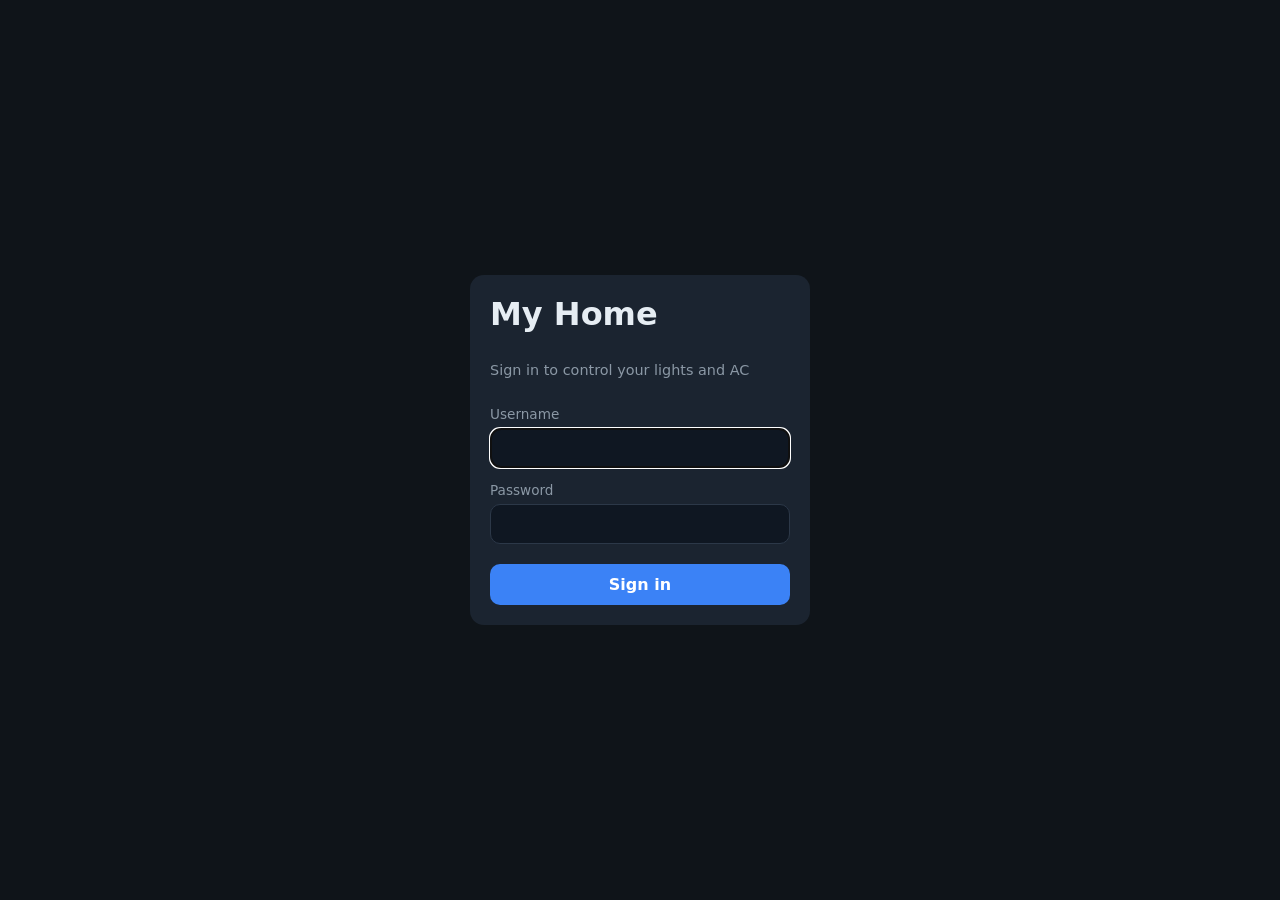
==== my_home/static/index.html @ 7b930a87 "My Home - per-user Home Assistant dashboard add-on A Flask app packaged as a Home Assistant add-on: " ====
<!doctype html>
<html lang="en">
  <head>
    <meta charset="UTF-8" />
    <meta name="viewport" content="width=device-width, initial-scale=1.0, viewport-fit=cover" />
    <title>My Home</title>
    <!-- Relative href so styles resolve under any path prefix (Ingress). -->
    <link rel="stylesheet" href="./styles.css" />

    <!-- PWA: installable, full-screen, native-feeling on phones. -->
    <link rel="manifest" href="./manifest.webmanifest" />
    <meta name="theme-color" content="#0f1419" />
    <meta name="mobile-web-app-capable" content="yes" />
    <meta name="apple-mobile-web-app-capable" content="yes" />
    <meta name="apple-mobile-web-app-status-bar-style" content="black-translucent" />
    <meta name="apple-mobile-web-app-title" content="My Home" />
    <link rel="apple-touch-icon" href="./icons/apple-touch-icon.png" />
    <link rel="icon" href="./icons/icon-192.png" />

    <!-- React + Babel vendored locally (no npm, no build step, no CDN/internet
         needed at runtime). Babel transforms app.jsx in the browser. -->
    <script src="./vendor/react.production.min.js"></script>
    <script src="./vendor/react-dom.production.min.js"></script>
    <script src="./vendor/babel.min.js"></script>
  </head>
  <body>
    <div id="root"></div>
    <script type="text/babel" src="./app.jsx" data-presets="react"></script>
  </body>
</html>
---- my_home/static/styles.css ----
:root {
  --bg: #0f1419;
  --card: #1b2430;
  --card-active: #1f3a5f;
  --text: #e6edf3;
  --muted: #8b98a5;
  --accent: #3b82f6;
  --accent-2: #22c55e;
  --error: #f87171;
  --radius: 14px;
}

* {
  box-sizing: border-box;
}

body {
  margin: 0;
  font-family: system-ui, -apple-system, Segoe UI, Roboto, sans-serif;
  background: var(--bg);
  color: var(--text);
}

.muted {
  color: var(--muted);
  font-size: 0.9rem;
}

.error {
  color: var(--error);
  font-size: 0.9rem;
}

.error.banner {
  background: rgba(248, 113, 113, 0.1);
  border: 1px solid rgba(248, 113, 113, 0.3);
  padding: 10px 14px;
  border-radius: var(--radius);
  margin-bottom: 16px;
}

button {
  cursor: pointer;
  font: inherit;
}

/* --- Login --- */
.centered {
  min-height: 100vh;
  display: grid;
  place-items: center;
  padding: 20px;
}

.card {
  background: var(--card);
  border-radius: var(--radius);
  padding: 20px;
}

.login {
  width: 100%;
  max-width: 340px;
  display: flex;
  flex-direction: column;
  gap: 14px;
}

.login h1 {
  margin: 0;
}

.login label {
  display: flex;
  flex-direction: column;
  gap: 6px;
  font-size: 0.85rem;
  color: var(--muted);
}

.login input {
  padding: 10px 12px;
  border-radius: 10px;
  border: 1px solid #2c3848;
  background: #0f1722;
  color: var(--text);
  font-size: 1rem;
}

.login button[type='submit'] {
  margin-top: 6px;
  padding: 11px;
  border: none;
  border-radius: 10px;
  background: var(--accent);
  color: white;
  font-weight: 600;
}

.login button:disabled {
  opacity: 0.6;
}

/* --- Dashboard --- */
.dashboard {
  max-width: 900px;
  margin: 0 auto;
  padding: 20px;
}

.topbar {
  display: flex;
  align-items: center;
  justify-content: space-between;
  margin-bottom: 20px;
}

.topbar h1 {
  margin: 0 0 2px;
  font-size: 1.4rem;
}

.ghost {
  background: transparent;
  border: 1px solid #2c3848;
  color: var(--text);
  padding: 8px 14px;
  border-radius: 10px;
}

section {
  margin-bottom: 28px;
}

section h2 {
  font-size: 1rem;
  color: var(--muted);
  font-weight: 600;
  margin: 0 0 12px;
  text-transform: uppercase;
  letter-spacing: 0.05em;
}

.grid {
  display: grid;
  grid-template-columns: repeat(auto-fill, minmax(220px, 1fr));
  gap: 14px;
}

.device {
  border: 1px solid transparent;
  transition: background 0.3s ease, box-shadow 0.35s ease, border-color 0.35s ease;
}

/* State-reactive accent. Each accent sets --g; `.glow` paints with it. */
.accent-warm { --g: #fbbf24; } /* light on  */
.accent-on { --g: #22c55e; } /* generic on */
.accent-heat { --g: #ef4444; } /* heating   */
.accent-cool { --g: #3b82f6; } /* cooling   */
.accent-dry { --g: #06b6d4; } /* dry       */
.accent-sky { --g: #38bdf8; } /* cover open */
.accent-amber { --g: #f59e0b; } /* unlocked  */
.accent-media { --g: #a855f7; } /* playing   */

.device.glow {
  border-color: color-mix(in srgb, var(--g) 55%, transparent);
  background: var(--card);
  box-shadow:
    inset 0 0 60px -34px var(--g),
    0 0 22px -8px var(--g);
}

/* Tint the device name with the accent so it reads at a glance. */
.device.glow .device-name {
  color: color-mix(in srgb, var(--g) 70%, var(--text));
}

.device.pulse {
  animation: pulse-glow 2.4s ease-in-out infinite;
}

@keyframes pulse-glow {
  0%, 100% {
    box-shadow: inset 0 0 60px -34px var(--g), 0 0 16px -10px var(--g);
  }
  50% {
    box-shadow: inset 0 0 72px -24px var(--g), 0 0 30px -4px var(--g);
  }
}

/* Spinning indicator for a running fan. */
.fan-spin {
  margin-right: auto;
  font-size: 1.25rem;
  line-height: 1;
  color: var(--accent-2);
  animation: spin 2.4s linear infinite;
}

@keyframes spin {
  to {
    transform: rotate(360deg);
  }
}

@media (prefers-reduced-motion: reduce) {
  .device.pulse,
  .fan-spin {
    animation: none;
  }
}

/* --- PWA install banner --- */
.install-banner {
  position: fixed;
  left: 12px;
  right: 12px;
  bottom: calc(12px + env(safe-area-inset-bottom, 0px));
  margin: 0 auto;
  max-width: 460px;
  display: flex;
  align-items: center;
  gap: 12px;
  background: var(--card);
  border: 1px solid #2c3848;
  border-radius: 14px;
  padding: 12px 14px;
  box-shadow: 0 12px 32px -12px rgba(0, 0, 0, 0.7);
  z-index: 60;
  animation: slide-up 0.3s ease;
}

@keyframes slide-up {
  from { transform: translateY(140%); opacity: 0; }
  to { transform: translateY(0); opacity: 1; }
}

.install-icon {
  font-size: 1.7rem;
  line-height: 1;
}

.install-text {
  display: flex;
  flex-direction: column;
  flex: 1;
  gap: 2px;
  min-width: 0;
}

.install-text span {
  font-size: 0.8rem;
}

.install-close {
  background: transparent;
  border: none;
  color: var(--muted);
  font-size: 1rem;
  padding: 4px;
  flex-shrink: 0;
}

@media (prefers-reduced-motion: reduce) {
  .install-banner {
    animation: none;
  }
}

.device-head {
  display: flex;
  align-items: center;
  justify-content: space-between;
  gap: 10px;
}

.device-name {
  font-weight: 600;
}

.device-sub {
  color: var(--muted);
  font-size: 0.85rem;
  margin-top: 4px;
}

/* Toggle switch */
.switch {
  width: 46px;
  height: 26px;
  border-radius: 999px;
  border: none;
  background: #3a4656;
  position: relative;
  transition: background 0.2s;
  flex-shrink: 0;
}

.switch.on {
  background: var(--accent-2);
}

.switch .knob {
  position: absolute;
  top: 3px;
  left: 3px;
  width: 20px;
  height: 20px;
  border-radius: 50%;
  background: white;
  transition: left 0.2s;
}

.switch.on .knob {
  left: 23px;
}

.slider {
  display: flex;
  flex-direction: column;
  gap: 6px;
  margin-top: 14px;
  font-size: 0.85rem;
  color: var(--muted);
}

.slider input {
  width: 100%;
}

/* Climate */
.climate-readout {
  margin-top: 6px;
}

.temp-control {
  display: flex;
  align-items: center;
  justify-content: center;
  gap: 16px;
  margin: 14px 0;
}

.temp-control button {
  width: 40px;
  height: 40px;
  border-radius: 50%;
  border: 1px solid #2c3848;
  background: #0f1722;
  color: var(--text);
  font-size: 1.4rem;
  line-height: 1;
}

.temp-control button:disabled {
  opacity: 0.4;
}

.temp-value {
  font-size: 1.8rem;
  font-weight: 600;
  min-width: 70px;
  text-align: center;
}

.mode-row {
  display: flex;
  flex-wrap: wrap;
  gap: 8px;
}

.mode {
  flex: 1;
  min-width: 60px;
  padding: 7px;
  border-radius: 9px;
  border: 1px solid #2c3848;
  background: transparent;
  color: var(--text);
  text-transform: capitalize;
  font-size: 0.85rem;
}

/* Selected mode / lock-state button takes the card's state accent
   (Heat = red, Cool = blue, locked = green, ...), falling back to blue. */
.mode.selected {
  background: var(--g, var(--accent));
  border-color: var(--g, var(--accent));
  color: #fff;
}

/* Other controls inside a glowing card pick up the accent too. */
.device.glow .switch.on {
  background: var(--g);
}

.device.glow .btn-row button,
.device.glow .temp-control button {
  border-color: color-mix(in srgb, var(--g) 45%, #2c3848);
  color: color-mix(in srgb, var(--g) 65%, var(--text));
}

.device.glow .btn-row button:hover:not(:disabled),
.device.glow .temp-control button:hover:not(:disabled) {
  background: color-mix(in srgb, var(--g) 16%, #0f1722);
}

/* --- Admin / manage users --- */
.admin {
  max-width: 760px;
  margin: 0 auto;
  padding: 20px;
}

.topbar-actions {
  display: flex;
  gap: 8px;
}

.btn-primary {
  padding: 8px 14px;
  border: none;
  border-radius: 10px;
  background: var(--accent);
  color: #fff;
  font-weight: 600;
}

.btn-primary:disabled {
  opacity: 0.6;
}

.btn-danger {
  background: transparent;
  border: 1px solid rgba(248, 113, 113, 0.5);
  color: var(--error);
  padding: 8px 12px;
  border-radius: 10px;
}

.user-row {
  display: flex;
  align-items: center;
  justify-content: space-between;
  gap: 10px;
  margin-bottom: 10px;
}

.user-row .meta {
  color: var(--muted);
  font-size: 0.85rem;
  margin-top: 2px;
}

.row-actions {
  display: flex;
  gap: 8px;
  flex-shrink: 0;
}

.badge {
  font-size: 0.7rem;
  background: var(--accent);
  color: #fff;
  padding: 2px 7px;
  border-radius: 999px;
  margin-left: 8px;
  vertical-align: middle;
}

.editor h3 {
  margin: 0 0 16px;
}

.editor > label {
  display: flex;
  flex-direction: column;
  gap: 6px;
  font-size: 0.85rem;
  color: var(--muted);
  margin-bottom: 14px;
}

.editor input[type='text'],
.editor input[type='password'] {
  padding: 10px 12px;
  border-radius: 10px;
  border: 1px solid #2c3848;
  background: #0f1722;
  color: var(--text);
  font-size: 1rem;
}

.editor input:disabled {
  opacity: 0.6;
}

.checkbox-row {
  flex-direction: row !important;
  align-items: center;
  gap: 8px;
}

.devices-heading {
  margin: 18px 0 8px;
}

.entity-group {
  margin: 10px 0;
}

.entity-group h4 {
  margin: 0 0 6px;
  color: var(--muted);
  font-size: 0.8rem;
  text-transform: uppercase;
  letter-spacing: 0.05em;
}

.entity-group .checkbox-row {
  padding: 5px 0;
  font-size: 0.9rem;
}

.editor-actions {
  display: flex;
  gap: 10px;
  margin-top: 18px;
}

.search {
  width: 100%;
  padding: 9px 12px;
  border-radius: 10px;
  border: 1px solid #2c3848;
  background: #0f1722;
  color: var(--text);
  font-size: 0.95rem;
  margin-bottom: 6px;
}

/* --- Device cards (generic) --- */
.device-state {
  color: var(--muted);
  font-size: 0.85rem;
  margin-top: 4px;
  text-transform: capitalize;
}

.controls {
  margin-top: 12px;
}

.row-end {
  display: flex;
  justify-content: flex-end;
}

.row-between {
  display: flex;
  align-items: center;
  justify-content: space-between;
  gap: 10px;
}

.btn-row {
  display: flex;
  gap: 8px;
}

.btn-row button {
  flex: 1;
  padding: 8px;
  border-radius: 9px;
  border: 1px solid #2c3848;
  background: #0f1722;
  color: var(--text);
  font-size: 1rem;
}

.btn-row button:disabled {
  opacity: 0.4;
}

.info-btn {
  width: 26px;
  height: 26px;
  border-radius: 50%;
  border: 1px solid #2c3848;
  background: transparent;
  color: var(--muted);
  font-style: italic;
  font-weight: 700;
  line-height: 1;
  flex-shrink: 0;
}

.info-btn:hover {
  color: var(--text);
  border-color: var(--accent);
}

/* --- Detail panel (modal) --- */
.modal-overlay {
  position: fixed;
  inset: 0;
  background: rgba(0, 0, 0, 0.6);
  display: grid;
  place-items: center;
  padding: 20px;
  z-index: 50;
}

.modal {
  width: 100%;
  max-width: 480px;
  max-height: 85vh;
  overflow-y: auto;
}

.modal-head {
  display: flex;
  align-items: center;
  justify-content: space-between;
  margin-bottom: 12px;
}

.modal-head h3 {
  margin: 0;
}

.attr-table {
  width: 100%;
  border-collapse: collapse;
  font-size: 0.85rem;
}

.attr-table td {
  padding: 6px 8px;
  border-top: 1px solid #2c3848;
  vertical-align: top;
}

.attr-table td:first-child {
  width: 40%;
  white-space: nowrap;
}

.attr-val {
  word-break: break-word;
}

.modal h4 {
  margin: 16px 0 4px;
  color: var(--muted);
  font-size: 0.8rem;
  text-transform: uppercase;
  letter-spacing: 0.05em;
}

.modal code {
  font-size: 0.8rem;
  color: var(--accent);
}
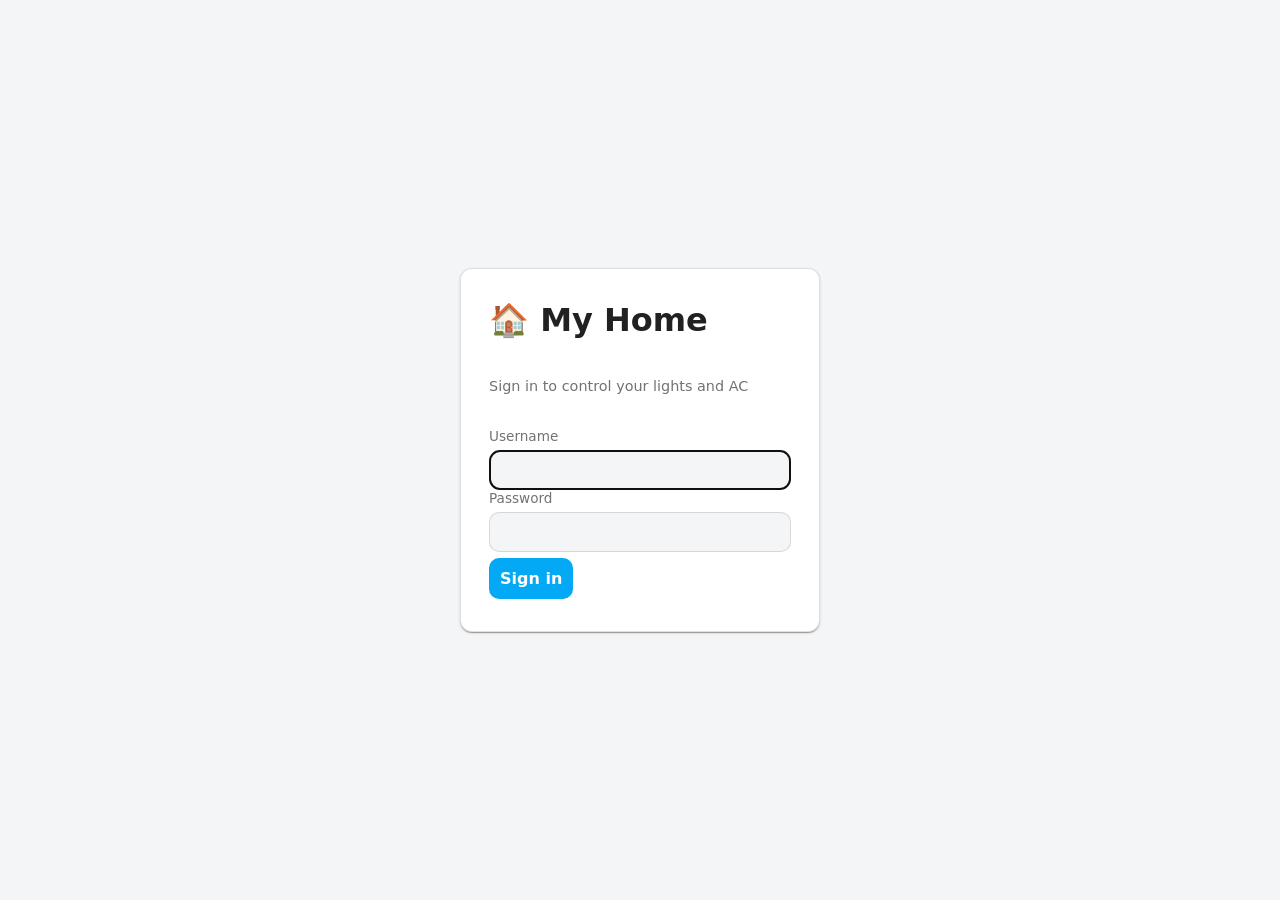
==== commit edb7315d: "Set theme before first paint to stop the load flash The theme was applied from app.jsx, which only r" ====
--- a/my_home/static/index.html
+++ b/my_home/static/index.html
@@ -4,11 +4,34 @@
     <meta charset="UTF-8" />
     <meta name="viewport" content="width=device-width, initial-scale=1.0, viewport-fit=cover" />
     <title>My Home</title>
+
+    <!-- Set the theme BEFORE first paint (the React app loads via in-browser
+         Babel, which is too late and causes a dark->light flash). Mirrors the
+         themePref/resolveTheme logic in app.jsx, using the same storage key. -->
+    <script>
+      (function () {
+        try {
+          var v = localStorage.getItem('ha_theme_v2');
+          var pref = v === 'light' || v === 'dark' || v === 'system' ? v : 'system';
+          var theme =
+            pref === 'system'
+              ? window.matchMedia && window.matchMedia('(prefers-color-scheme: light)').matches
+                ? 'light'
+                : 'dark'
+              : pref;
+          document.documentElement.setAttribute('data-theme', theme);
+        } catch (e) {}
+      })();
+    </script>
+
     <!-- Relative href so styles resolve under any path prefix (Ingress). -->
     <link rel="stylesheet" href="./styles.css" />
 
-    <!-- PWA: installable, full-screen, native-feeling on phones. -->
-    <link rel="manifest" href="./manifest.webmanifest" />
+    <!-- PWA: installable, full-screen, native-feeling on phones.
+         use-credentials so the manifest loads behind a cookie auth gateway
+         (Cloudflare Access / Authelia / basic-auth) - the default no-credentials
+         manifest fetch gets blocked there and silently breaks install. -->
+    <link rel="manifest" href="./manifest.webmanifest" crossorigin="use-credentials" />
     <meta name="theme-color" content="#0f1419" />
     <meta name="mobile-web-app-capable" content="yes" />
     <meta name="apple-mobile-web-app-capable" content="yes" />
--- a/my_home/static/styles.css
+++ b/my_home/static/styles.css
@@ -1,13 +1,36 @@
+/* Palette mirrors Home Assistant's default themes (primary #03a9f4, the same
+   backgrounds, card colours, dividers and text tones) so the app feels native
+   inside HA and consistent on the user dashboard. */
 :root {
-  --bg: #0f1419;
-  --card: #1b2430;
-  --card-active: #1f3a5f;
-  --text: #e6edf3;
-  --muted: #8b98a5;
-  --accent: #3b82f6;
-  --accent-2: #22c55e;
-  --error: #f87171;
-  --radius: 14px;
+  --bg: #111111;
+  --card: #1c1c1c;
+  --card-active: #2a2a2a;
+  --text: #e1e1e1;
+  --muted: #9b9b9b;
+  --accent: #03a9f4;
+  --accent-2: #0f9d58;
+  --error: #f44336;
+  --border: rgba(225, 225, 225, 0.12);
+  --input-bg: #242424;
+  --switch-bg: #3f3f3f;
+  --radius: 12px;
+  --card-shadow: 0 2px 2px rgba(0, 0, 0, 0.25);
+}
+
+[data-theme='light'] {
+  --bg: #f4f5f7;
+  --card: #ffffff;
+  --card-active: #e8f4fb;
+  --text: #212121;
+  --muted: #727272;
+  --accent: #03a9f4;
+  --accent-2: #0f9d58;
+  --error: #d32f2f;
+  --border: rgba(0, 0, 0, 0.12);
+  --input-bg: #f4f5f7;
+  --switch-bg: #c8ccce;
+  --card-shadow: 0 2px 1px -1px rgba(0, 0, 0, 0.2), 0 1px 1px rgba(0, 0, 0, 0.14),
+    0 1px 3px rgba(0, 0, 0, 0.12);
 }
 
 * {
@@ -16,9 +39,10 @@
 
 body {
   margin: 0;
-  font-family: system-ui, -apple-system, Segoe UI, Roboto, sans-serif;
+  font-family: Roboto, system-ui, -apple-system, 'Segoe UI', sans-serif;
   background: var(--bg);
   color: var(--text);
+  -webkit-font-smoothing: antialiased;
 }
 
 .muted {
@@ -56,18 +80,21 @@
   background: var(--card);
   border-radius: var(--radius);
   padding: 20px;
+  border: 1px solid var(--border);
+  box-shadow: var(--card-shadow);
 }
 
 .login {
   width: 100%;
-  max-width: 340px;
+  max-width: 360px;
   display: flex;
   flex-direction: column;
-  gap: 14px;
+  gap: 20px;
+  padding: 32px 28px;
 }
 
 .login h1 {
-  margin: 0;
+  margin: 0 0 4px;
 }
 
 .login label {
@@ -81,8 +108,8 @@
 .login input {
   padding: 10px 12px;
   border-radius: 10px;
-  border: 1px solid #2c3848;
-  background: #0f1722;
+  border: 1px solid var(--border);
+  background: var(--input-bg);
   color: var(--text);
   font-size: 1rem;
 }
@@ -105,14 +132,19 @@
 .dashboard {
   max-width: 900px;
   margin: 0 auto;
-  padding: 20px;
+  padding: 24px 20px 40px;
 }
 
 .topbar {
   display: flex;
   align-items: center;
   justify-content: space-between;
+  gap: 10px;
   margin-bottom: 20px;
+}
+
+.topbar > div {
+  min-width: 0; /* allow the title to wrap instead of shoving the buttons */
 }
 
 .topbar h1 {
@@ -122,14 +154,24 @@
 
 .ghost {
   background: transparent;
-  border: 1px solid #2c3848;
+  border: 1px solid var(--border);
   color: var(--text);
   padding: 8px 14px;
   border-radius: 10px;
 }
 
+.ghost.icon-only {
+  padding: 8px 10px;
+  font-size: 1rem;
+  line-height: 1;
+}
+
+.dashboard-search {
+  margin-bottom: 18px;
+}
+
 section {
-  margin-bottom: 28px;
+  margin-bottom: 36px;
 }
 
 section h2 {
@@ -144,7 +186,62 @@
 .grid {
   display: grid;
   grid-template-columns: repeat(auto-fill, minmax(220px, 1fr));
-  gap: 14px;
+  gap: 20px;
+}
+
+/* Compact view: smaller, denser cards so more devices fit per screen. The grid
+   is responsive either way (more columns on wider screens), but compact also
+   shrinks each card's internals. On an average phone this fits roughly two
+   climate cards plus three lights/switches without much scrolling. */
+.compact .grid {
+  grid-template-columns: repeat(auto-fill, minmax(150px, 1fr));
+  gap: 10px;
+}
+.compact section {
+  margin-bottom: 18px;
+}
+.compact section h2 {
+  margin-bottom: 8px;
+}
+.compact .card {
+  padding: 12px;
+}
+.compact .device-sub,
+.compact .slider {
+  font-size: 0.76rem;
+}
+.compact .temp-control {
+  margin: 8px 0;
+  gap: 10px;
+}
+.compact .temp-control button {
+  width: 32px;
+  height: 32px;
+  font-size: 1.15rem;
+}
+.compact .temp-value {
+  font-size: 1.35rem;
+  min-width: 56px;
+}
+.compact .mode-row {
+  grid-template-columns: repeat(auto-fill, minmax(64px, 1fr));
+  gap: 6px;
+}
+.compact .mode {
+  padding: 5px 4px;
+  font-size: 0.74rem;
+  min-height: 28px;
+}
+.compact .switch {
+  width: 40px;
+  height: 22px;
+}
+.compact .switch .knob {
+  width: 16px;
+  height: 16px;
+}
+.compact .switch.on .knob {
+  left: 21px;
 }
 
 .device {
@@ -222,7 +319,7 @@
   align-items: center;
   gap: 12px;
   background: var(--card);
-  border: 1px solid #2c3848;
+  border: 1px solid var(--border);
   border-radius: 14px;
   padding: 12px 14px;
   box-shadow: 0 12px 32px -12px rgba(0, 0, 0, 0.7);
@@ -290,7 +387,7 @@
   height: 26px;
   border-radius: 999px;
   border: none;
-  background: #3a4656;
+  background: var(--switch-bg);
   position: relative;
   transition: background 0.2s;
   flex-shrink: 0;
@@ -345,8 +442,8 @@
   width: 40px;
   height: 40px;
   border-radius: 50%;
-  border: 1px solid #2c3848;
-  background: #0f1722;
+  border: 1px solid var(--border);
+  background: var(--input-bg);
   color: var(--text);
   font-size: 1.4rem;
   line-height: 1;
@@ -364,21 +461,31 @@
 }
 
 .mode-row {
-  display: flex;
-  flex-wrap: wrap;
+  display: grid;
+  grid-template-columns: repeat(auto-fill, minmax(82px, 1fr));
   gap: 8px;
+  align-items: stretch; /* same-row buttons share the tallest height */
 }
 
 .mode {
-  flex: 1;
-  min-width: 60px;
-  padding: 7px;
+  padding: 7px 6px;
   border-radius: 9px;
-  border: 1px solid #2c3848;
+  border: 1px solid var(--border);
   background: transparent;
   color: var(--text);
   text-transform: capitalize;
-  font-size: 0.85rem;
+  font-size: 0.82rem;
+  line-height: 1.2;
+  min-height: 34px;
+  /* Wrap long labels (and break long single words like "MediumHigh") so the
+     button grows vertically instead of the text overflowing. */
+  display: flex;
+  align-items: center;
+  justify-content: center;
+  text-align: center;
+  white-space: normal;
+  overflow-wrap: anywhere;
+  hyphens: auto;
 }
 
 /* Selected mode / lock-state button takes the card's state accent
@@ -389,6 +496,26 @@
   color: #fff;
 }
 
+/* "Off" is a neutral state - grey it out even when selected. */
+.mode.mode-off.selected {
+  background: var(--switch-bg);
+  border-color: var(--switch-bg);
+  color: var(--text);
+}
+
+/* Climate fan-speed row. */
+.fan-modes {
+  margin-top: 10px;
+}
+
+.fan-modes > .muted {
+  font-size: 0.75rem;
+  text-transform: uppercase;
+  letter-spacing: 0.05em;
+  display: block;
+  margin-bottom: 4px;
+}
+
 /* Other controls inside a glowing card pick up the accent too. */
 .device.glow .switch.on {
   background: var(--g);
@@ -396,13 +523,13 @@
 
 .device.glow .btn-row button,
 .device.glow .temp-control button {
-  border-color: color-mix(in srgb, var(--g) 45%, #2c3848);
+  border-color: color-mix(in srgb, var(--g) 45%, var(--border));
   color: color-mix(in srgb, var(--g) 65%, var(--text));
 }
 
 .device.glow .btn-row button:hover:not(:disabled),
 .device.glow .temp-control button:hover:not(:disabled) {
-  background: color-mix(in srgb, var(--g) 16%, #0f1722);
+  background: color-mix(in srgb, var(--g) 16%, var(--input-bg));
 }
 
 /* --- Admin / manage users --- */
@@ -415,6 +542,14 @@
 .topbar-actions {
   display: flex;
   gap: 8px;
+  flex-shrink: 0; /* keep the action group compact; let the title wrap instead */
+}
+
+/* Never wrap "Log out" / "Install": a wrapped label made the action row tall,
+   and the default stretch then ballooned every button. nowrap keeps the row
+   short, and the stretch gives the buttons a uniform height. */
+.topbar-actions button {
+  white-space: nowrap;
 }
 
 .btn-primary {
@@ -438,6 +573,19 @@
   border-radius: 10px;
 }
 
+.btn-success {
+  padding: 8px 14px;
+  border: none;
+  border-radius: 10px;
+  background: var(--accent-2);
+  color: #fff;
+  font-weight: 600;
+}
+
+.btn-success:disabled {
+  opacity: 0.6;
+}
+
 .user-row {
   display: flex;
   align-items: center;
@@ -446,6 +594,69 @@
   margin-bottom: 10px;
 }
 
+.icon-settings {
+  display: flex;
+  align-items: center;
+  gap: 12px;
+  margin-bottom: 14px;
+}
+
+.icon-preview {
+  width: 48px;
+  height: 48px;
+  border-radius: 12px;
+  object-fit: cover;
+  background: var(--input-bg);
+  border: 1px solid var(--border);
+  flex-shrink: 0;
+}
+
+.icon-settings-text {
+  display: flex;
+  flex-direction: column;
+  gap: 2px;
+  flex: 1;
+  min-width: 0;
+}
+
+.upload-btn {
+  cursor: pointer;
+  display: inline-block;
+}
+
+.device-types {
+  display: flex;
+  flex-direction: column;
+  gap: 8px;
+  margin-bottom: 14px;
+}
+
+.type-chips {
+  display: flex;
+  flex-wrap: wrap;
+  gap: 8px;
+  margin-top: 4px;
+}
+
+.type-chip {
+  display: inline-flex;
+  align-items: center;
+  gap: 6px;
+  padding: 6px 12px;
+  border-radius: 999px;
+  border: 1px solid var(--border);
+  background: transparent;
+  color: var(--muted);
+  font-size: 0.85rem;
+  text-transform: capitalize;
+}
+
+.type-chip.on {
+  background: var(--accent);
+  border-color: var(--accent);
+  color: #fff;
+}
+
 .user-row .meta {
   color: var(--muted);
   font-size: 0.85rem;
@@ -456,6 +667,273 @@
   display: flex;
   gap: 8px;
   flex-shrink: 0;
+}
+
+.activity-head {
+  display: flex;
+  align-items: center;
+  justify-content: space-between;
+  gap: 12px;
+  margin-bottom: 12px;
+}
+
+.or-sep {
+  display: flex;
+  align-items: center;
+  text-align: center;
+  color: var(--muted);
+  font-size: 0.8rem;
+  margin: 14px 0;
+  gap: 10px;
+}
+.or-sep::before,
+.or-sep::after {
+  content: '';
+  flex: 1;
+  height: 1px;
+  background: var(--border);
+}
+
+.btn-oauth {
+  width: 100%;
+  padding: 11px 14px;
+  border-radius: 10px;
+  border: 1px solid var(--border);
+  background: var(--input-bg);
+  color: var(--text);
+  font-weight: 600;
+  font-size: 1rem;
+  cursor: pointer;
+  display: flex;
+  align-items: center;
+  justify-content: center;
+  gap: 10px;
+}
+.btn-oauth:hover {
+  border-color: var(--accent);
+}
+.oauth-logo {
+  width: 18px;
+  height: 18px;
+  flex-shrink: 0;
+  object-fit: contain;
+}
+
+.onboarding {
+  text-align: center;
+  padding: 48px 20px;
+  max-width: 420px;
+  margin: 0 auto;
+}
+.onboarding-icon {
+  font-size: 3rem;
+  line-height: 1;
+  margin-bottom: 12px;
+}
+.onboarding h2 {
+  margin: 0 0 8px;
+}
+
+.warn-box {
+  margin: 8px 0;
+  padding: 10px 12px;
+  border-radius: 10px;
+  font-size: 0.85rem;
+  line-height: 1.4;
+  color: var(--warn-text, #92400e);
+  background: var(--warn-bg, rgba(245, 158, 11, 0.14));
+  border: 1px solid var(--warn-border, rgba(245, 158, 11, 0.4));
+}
+
+.user-filter {
+  padding: 7px 10px;
+  border-radius: 10px;
+  border: 1px solid var(--border);
+  background: var(--input-bg);
+  color: var(--text);
+  font-size: 0.9rem;
+}
+
+/* Logbook filter controls */
+.lb-controls {
+  display: flex;
+  flex-wrap: wrap;
+  align-items: center;
+  gap: 8px;
+  margin-bottom: 6px;
+}
+
+.lb-range {
+  display: flex;
+  align-items: center;
+  gap: 6px;
+}
+
+.lb-range input {
+  padding: 7px 10px;
+  border-radius: 10px;
+  border: 1px solid var(--border);
+  background: var(--input-bg);
+  color: var(--text);
+  font-size: 0.85rem;
+  color-scheme: dark light;
+}
+
+.lb-dash {
+  color: var(--muted);
+}
+
+.lb-nav {
+  display: flex;
+  gap: 6px;
+}
+
+.lb-nav .icon-only {
+  font-size: 1.1rem;
+  min-width: 40px;
+}
+
+/* Item multi-select (native <details> dropdown) */
+.lb-multi {
+  position: relative;
+}
+
+.lb-multi > summary {
+  list-style: none;
+  cursor: pointer;
+  padding: 7px 12px;
+  border-radius: 10px;
+  border: 1px solid var(--border);
+  background: var(--input-bg);
+  color: var(--text);
+  font-size: 0.9rem;
+  white-space: nowrap;
+}
+
+.lb-multi > summary::-webkit-details-marker {
+  display: none;
+}
+
+.lb-multi > summary::after {
+  content: ' ▾';
+  color: var(--muted);
+}
+
+.lb-menu {
+  position: absolute;
+  z-index: 40;
+  top: calc(100% + 4px);
+  right: 0;
+  min-width: 220px;
+  max-height: 280px;
+  overflow: auto;
+  background: var(--card);
+  border: 1px solid var(--border);
+  border-radius: 12px;
+  box-shadow: 0 12px 32px -12px rgba(0, 0, 0, 0.6);
+  padding: 6px;
+}
+
+.lb-menu-row {
+  display: flex;
+  align-items: center;
+  gap: 8px;
+  padding: 7px 8px;
+  border-radius: 8px;
+  font-size: 0.9rem;
+  cursor: pointer;
+}
+
+.lb-menu-row:hover {
+  background: var(--input-bg);
+}
+
+.lb-menu-row .mdi-icon {
+  color: var(--muted);
+  flex-shrink: 0;
+}
+
+.lb-menu-row span {
+  min-width: 0;
+  overflow: hidden;
+  text-overflow: ellipsis;
+  white-space: nowrap;
+}
+
+.lb-menu-clear {
+  display: block;
+  width: 100%;
+  text-align: left;
+  background: transparent;
+  border: none;
+  color: var(--accent);
+  font-size: 0.85rem;
+  padding: 6px 8px;
+  cursor: pointer;
+}
+
+/* Home Assistant logbook-style list */
+.lb-group {
+  margin-top: 14px;
+}
+
+.lb-date {
+  font-weight: 600;
+  font-size: 0.85rem;
+  padding-bottom: 6px;
+  border-bottom: 1px solid var(--border);
+  margin-bottom: 4px;
+}
+
+.lb-list {
+  list-style: none;
+  margin: 0;
+  padding: 0;
+}
+
+.lb-row {
+  display: flex;
+  align-items: flex-start;
+  gap: 12px;
+  padding: 10px 0;
+  border-bottom: 1px solid var(--border);
+}
+
+.lb-row:last-child {
+  border-bottom: none;
+}
+
+.lb-icon {
+  flex-shrink: 0;
+  width: 32px;
+  height: 32px;
+  border-radius: 50%;
+  display: flex;
+  align-items: center;
+  justify-content: center;
+  background: var(--accent);
+  color: #fff;
+}
+
+.lb-body {
+  flex: 1;
+  min-width: 0;
+}
+
+.lb-line {
+  font-size: 0.92rem;
+  line-height: 1.35;
+}
+
+.lb-entity {
+  color: var(--accent);
+  font-weight: 500;
+}
+
+.lb-meta {
+  color: var(--muted);
+  font-size: 0.8rem;
+  margin-top: 2px;
 }
 
 .badge {
@@ -485,8 +963,8 @@
 .editor input[type='password'] {
   padding: 10px 12px;
   border-radius: 10px;
-  border: 1px solid #2c3848;
-  background: #0f1722;
+  border: 1px solid var(--border);
+  background: var(--input-bg);
   color: var(--text);
   font-size: 1rem;
 }
@@ -499,6 +977,18 @@
   flex-direction: row !important;
   align-items: center;
   gap: 8px;
+}
+
+.all-toggle {
+  margin: 4px 0 10px;
+  padding: 10px 12px;
+  border: 1px solid var(--border);
+  border-radius: 10px;
+  cursor: pointer;
+}
+
+.all-note {
+  margin: 4px 0 8px;
 }
 
 .devices-heading {
@@ -526,17 +1016,250 @@
   display: flex;
   gap: 10px;
   margin-top: 18px;
+  justify-content: center;
+  flex-wrap: wrap;
 }
 
 .search {
   width: 100%;
   padding: 9px 12px;
   border-radius: 10px;
-  border: 1px solid #2c3848;
-  background: #0f1722;
+  border: 1px solid var(--border);
+  background: var(--input-bg);
   color: var(--text);
   font-size: 0.95rem;
   margin-bottom: 6px;
+}
+
+/* --- Entity picker (redesigned) --- */
+.selected-box {
+  background: var(--input-bg);
+  border: 1px solid var(--border);
+  border-radius: 12px;
+  padding: 10px 12px;
+  margin-bottom: 14px;
+}
+
+.selected-head {
+  font-size: 0.75rem;
+  color: var(--muted);
+  text-transform: uppercase;
+  letter-spacing: 0.05em;
+  margin-bottom: 8px;
+}
+
+.chips {
+  display: flex;
+  flex-wrap: wrap;
+  gap: 6px;
+}
+
+.chip {
+  display: inline-flex;
+  align-items: center;
+  gap: 6px;
+  padding: 4px 10px;
+  border-radius: 999px;
+  border: none;
+  background: var(--accent);
+  color: #fff;
+  font-size: 0.82rem;
+}
+
+.chip span {
+  opacity: 0.8;
+}
+
+.floor-group {
+  margin-bottom: 14px;
+}
+
+.floor-head {
+  font-weight: 700;
+  font-size: 0.95rem;
+  color: var(--text);
+  padding: 8px 0 4px;
+  border-bottom: 1px solid var(--border);
+  margin-bottom: 6px;
+}
+
+.floor-group .entity-group {
+  margin: 6px 0 6px 6px;
+}
+
+.pick-row {
+  display: flex;
+  align-items: center;
+  gap: 10px;
+  padding: 7px 8px;
+  border-radius: 9px;
+  font-size: 0.9rem;
+  cursor: pointer;
+}
+
+.pick-row:hover {
+  background: var(--input-bg);
+}
+
+.pick-row input {
+  flex-shrink: 0;
+  width: 18px;
+  height: 18px;
+  accent-color: var(--accent);
+}
+
+.pick-icon {
+  flex-shrink: 0;
+  width: 22px;
+  display: flex;
+  justify-content: center;
+  color: var(--muted);
+}
+
+.mdi-icon {
+  width: 1.25em;
+  height: 1.25em;
+  vertical-align: middle;
+  flex-shrink: 0;
+}
+
+.pick-name {
+  flex: 1;
+  min-width: 0;
+}
+
+.pick-id {
+  color: var(--muted);
+  font-size: 0.75rem;
+  font-family: ui-monospace, monospace;
+  white-space: nowrap;
+}
+
+/* Group-by segmented control */
+.group-by {
+  display: flex;
+  align-items: center;
+  gap: 6px;
+  margin: 4px 0 10px;
+  font-size: 0.8rem;
+}
+
+.seg {
+  padding: 5px 12px;
+  border-radius: 999px;
+  border: 1px solid var(--border);
+  background: transparent;
+  color: var(--text);
+  font-size: 0.8rem;
+}
+
+.seg.on {
+  background: var(--accent);
+  border-color: var(--accent);
+  color: #fff;
+}
+
+.seg:disabled {
+  opacity: 0.45;
+  cursor: not-allowed;
+}
+
+.seg-group {
+  display: flex;
+  gap: 8px;
+  flex-wrap: wrap;
+  margin: 8px 0 4px;
+}
+
+/* Management Users/Settings tabs */
+.tabs {
+  display: flex;
+  gap: 8px;
+  margin-bottom: 16px;
+  justify-content: center;
+}
+
+.tabs .seg {
+  padding: 7px 16px;
+  font-size: 0.9rem;
+}
+
+.tab-actions {
+  display: flex;
+  justify-content: center;
+  margin-bottom: 12px;
+}
+
+.settings-card {
+  margin-bottom: 14px;
+}
+
+/* Collapsible group (accordion) */
+.acc-group {
+  border: 1px solid var(--border);
+  border-radius: 10px;
+  margin-bottom: 8px;
+  overflow: hidden;
+}
+
+.acc-head {
+  width: 100%;
+  display: flex;
+  align-items: center;
+  gap: 10px;
+  padding: 10px 12px;
+  background: var(--input-bg);
+  border: none;
+  color: var(--text);
+  font-size: 0.95rem;
+  text-align: left;
+}
+
+.acc-caret {
+  transition: transform 0.15s ease;
+  color: var(--muted);
+  font-size: 0.8rem;
+}
+
+.acc-caret.open {
+  transform: rotate(90deg);
+}
+
+.acc-title {
+  flex: 1;
+  font-weight: 600;
+}
+
+.acc-count {
+  font-size: 0.8rem;
+}
+
+.acc-body {
+  padding: 4px 8px 8px;
+}
+
+.acc-subgroup {
+  margin: 2px 0 6px;
+}
+
+.acc-subhead {
+  width: 100%;
+  display: flex;
+  align-items: center;
+  gap: 8px;
+  padding: 6px;
+  background: transparent;
+  border: none;
+  color: var(--muted);
+  font-size: 0.72rem;
+  text-transform: uppercase;
+  letter-spacing: 0.05em;
+  text-align: left;
+}
+
+.acc-subtitle {
+  flex: 1;
+  font-weight: 600;
 }
 
 /* --- Device cards (generic) --- */
@@ -572,8 +1295,8 @@
   flex: 1;
   padding: 8px;
   border-radius: 9px;
-  border: 1px solid #2c3848;
-  background: #0f1722;
+  border: 1px solid var(--border);
+  background: var(--input-bg);
   color: var(--text);
   font-size: 1rem;
 }
@@ -586,7 +1309,7 @@
   width: 26px;
   height: 26px;
   border-radius: 50%;
-  border: 1px solid #2c3848;
+  border: 1px solid var(--border);
   background: transparent;
   color: var(--muted);
   font-style: italic;
@@ -637,7 +1360,7 @@
 
 .attr-table td {
   padding: 6px 8px;
-  border-top: 1px solid #2c3848;
+  border-top: 1px solid var(--border);
   vertical-align: top;
 }
 
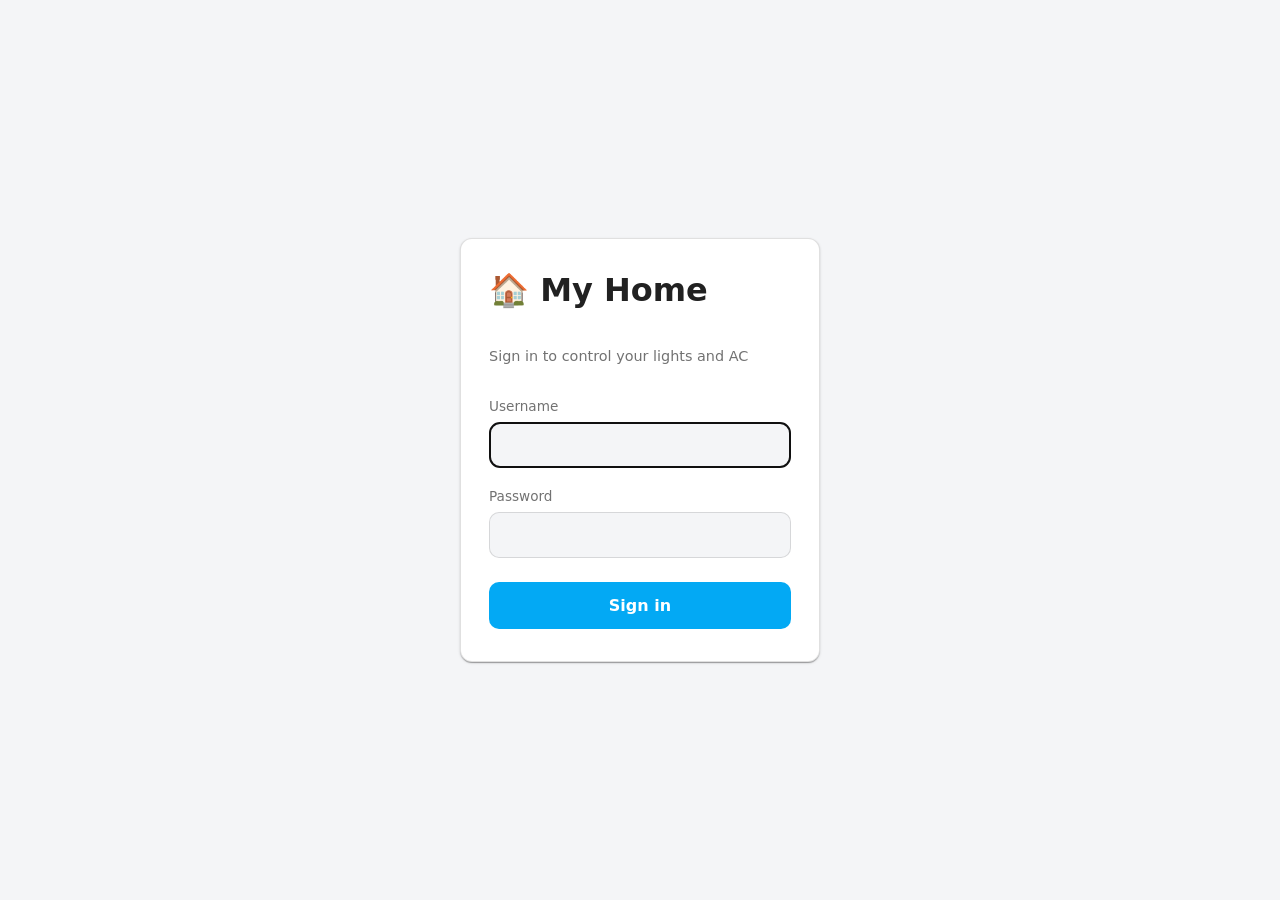
==== commit b227f3cc: "Activity: live HA logbook (All/These toggle) + zoomable per-device history graph All mode pulls Home" ====
--- a/my_home/static/index.html
+++ b/my_home/static/index.html
@@ -27,6 +27,10 @@
     <!-- Relative href so styles resolve under any path prefix (Ingress). -->
     <link rel="stylesheet" href="./styles.css" />
 
+    <!-- uPlot: tiny, zoomable time-series charts for the per-device history
+         graph (vendored locally, no CDN/internet at runtime). -->
+    <link rel="stylesheet" href="./vendor/uplot.min.css" />
+
     <!-- PWA: installable, full-screen, native-feeling on phones.
          use-credentials so the manifest loads behind a cookie auth gateway
          (Cloudflare Access / Authelia / basic-auth) - the default no-credentials
@@ -44,6 +48,7 @@
          needed at runtime). Babel transforms app.jsx in the browser. -->
     <script src="./vendor/react.production.min.js"></script>
     <script src="./vendor/react-dom.production.min.js"></script>
+    <script src="./vendor/uplot.iife.min.js"></script>
     <script src="./vendor/babel.min.js"></script>
   </head>
   <body>
--- a/my_home/static/styles.css
+++ b/my_home/static/styles.css
@@ -97,16 +97,23 @@
   margin: 0 0 4px;
 }
 
+/* Space the form rows (username, password, button) evenly. */
+.login form {
+  display: flex;
+  flex-direction: column;
+  gap: 20px;
+}
+
 .login label {
   display: flex;
   flex-direction: column;
-  gap: 6px;
+  gap: 8px;
   font-size: 0.85rem;
   color: var(--muted);
 }
 
 .login input {
-  padding: 10px 12px;
+  padding: 13px 14px;
   border-radius: 10px;
   border: 1px solid var(--border);
   background: var(--input-bg);
@@ -115,13 +122,15 @@
 }
 
 .login button[type='submit'] {
-  margin-top: 6px;
-  padding: 11px;
+  margin-top: 4px;
+  width: 100%;
+  padding: 14px;
   border: none;
   border-radius: 10px;
   background: var(--accent);
   color: white;
   font-weight: 600;
+  font-size: 1rem;
 }
 
 .login button:disabled {
@@ -181,6 +190,146 @@
   margin: 0 0 12px;
   text-transform: uppercase;
   letter-spacing: 0.05em;
+}
+
+/* Collapsible top-level group header (Type / Area / Floor). A clean titled
+   section with a divider underneath. */
+.section-head {
+  display: flex;
+  align-items: center;
+  gap: 10px;
+  width: 100%;
+  background: transparent;
+  border: none;
+  border-bottom: 1px solid var(--border);
+  color: var(--text);
+  padding: 4px 2px 10px;
+  margin-bottom: 16px;
+  text-transform: uppercase;
+  letter-spacing: 0.06em;
+  font-size: 0.95rem;
+  font-weight: 700;
+  cursor: pointer;
+}
+
+.section-title {
+  text-align: left;
+}
+
+/* Count shown as a soft accent pill - used on floor/area/type headers. */
+.section-count {
+  margin-left: auto;
+  background: color-mix(in srgb, var(--accent) 15%, transparent);
+  color: var(--accent);
+  border-radius: 999px;
+  padding: 2px 9px;
+  font-size: 0.72rem;
+  font-weight: 700;
+  text-transform: none;
+  letter-spacing: 0;
+}
+
+.dashboard-groupby {
+  margin-bottom: 18px;
+}
+
+/* Manager area organizer */
+.org-intro {
+  margin: 0 0 16px;
+}
+
+.org-row {
+  display: flex;
+  align-items: center;
+  gap: 12px;
+  margin-bottom: 10px;
+}
+
+.org-info {
+  flex: 1;
+  min-width: 0;
+  display: flex;
+  flex-direction: column;
+  gap: 2px;
+}
+
+.org-info .meta {
+  color: var(--muted);
+  font-size: 0.8rem;
+  overflow: hidden;
+  text-overflow: ellipsis;
+  white-space: nowrap;
+}
+
+.org-edit {
+  flex-shrink: 0;
+  font-size: 1.05rem;
+}
+
+/* Quick-edit dialog form fields */
+.modal-form label {
+  display: flex;
+  flex-direction: column;
+  gap: 6px;
+  font-size: 0.85rem;
+  color: var(--muted);
+  margin-bottom: 14px;
+}
+
+.modal-form input,
+.modal-form select {
+  padding: 11px 12px;
+  border-radius: 10px;
+  border: 1px solid var(--border);
+  background: var(--input-bg);
+  color: var(--text);
+  font-size: 1rem;
+}
+
+/* Area sub-sections nested under a floor: each is a rounded accordion row. */
+.area-subgroup {
+  margin: 0 0 10px;
+}
+
+.area-subhead {
+  display: flex;
+  align-items: center;
+  gap: 10px;
+  width: 100%;
+  background: var(--input-bg);
+  border: 1px solid var(--border);
+  border-radius: 10px;
+  text-align: left;
+  cursor: pointer;
+  color: var(--text);
+  font-size: 0.92rem;
+  font-weight: 600;
+  padding: 11px 14px;
+  transition: border-color 0.15s ease, background 0.15s ease;
+}
+
+.area-subhead:hover {
+  border-color: var(--accent);
+}
+
+.area-subgroup .grid {
+  margin: 12px 2px 6px;
+}
+
+/* Subtle entrance when a group/area's devices appear. */
+section .grid {
+  animation: fade-in 0.2s ease;
+}
+
+@keyframes fade-in {
+  from {
+    opacity: 0;
+    transform: translateY(-4px);
+  }
+  to {
+    opacity: 1;
+    transform: none;
+  }
 }
 
 .grid {
@@ -231,6 +380,12 @@
   padding: 5px 4px;
   font-size: 0.74rem;
   min-height: 28px;
+}
+/* Compact: drop the bulky fan-speed and swing sections from climate cards so
+   they shrink to roughly a light's size (temperature + mode stay). Switch off
+   compact for the full set of controls. */
+.compact .fan-modes {
+  display: none;
 }
 .compact .switch {
   width: 40px;
@@ -373,6 +528,18 @@
 
 .device-name {
   font-weight: 600;
+}
+
+/* Manager-only edit pencil on a control card */
+.device-edit {
+  border: none;
+  color: var(--muted);
+  padding: 2px 6px;
+  font-size: 1rem;
+  flex-shrink: 0;
+}
+.device-edit:hover {
+  color: var(--accent);
 }
 
 .device-sub {
@@ -427,7 +594,7 @@
 
 /* Climate */
 .climate-readout {
-  margin-top: 6px;
+  margin-top: 10px;
 }
 
 .temp-control {
@@ -435,7 +602,7 @@
   align-items: center;
   justify-content: center;
   gap: 16px;
-  margin: 14px 0;
+  margin: 20px 0;
 }
 
 .temp-control button {
@@ -463,7 +630,7 @@
 .mode-row {
   display: grid;
   grid-template-columns: repeat(auto-fill, minmax(82px, 1fr));
-  gap: 8px;
+  gap: 18px;
   align-items: stretch; /* same-row buttons share the tallest height */
 }
 
@@ -505,7 +672,7 @@
 
 /* Climate fan-speed row. */
 .fan-modes {
-  margin-top: 10px;
+  margin-top: 20px;
 }
 
 .fan-modes > .muted {
@@ -513,7 +680,7 @@
   text-transform: uppercase;
   letter-spacing: 0.05em;
   display: block;
-  margin-bottom: 4px;
+  margin-bottom: 10px;
 }
 
 /* Other controls inside a glowing card pick up the accent too. */
@@ -537,6 +704,11 @@
   max-width: 760px;
   margin: 0 auto;
   padding: 20px;
+}
+
+/* The Activity (logbook) view spans the full width on every screen. */
+.admin-wide {
+  max-width: none;
 }
 
 .topbar-actions {
@@ -767,10 +939,14 @@
   display: flex;
   align-items: center;
   gap: 6px;
+  flex: 1 1 240px;
+  min-width: 0;
 }
 
 .lb-range input {
-  padding: 7px 10px;
+  flex: 1;
+  min-width: 0;
+  padding: 8px 10px;
   border-radius: 10px;
   border: 1px solid var(--border);
   background: var(--input-bg);
@@ -781,6 +957,31 @@
 
 .lb-dash {
   color: var(--muted);
+}
+
+/* On phones, stack the controls vertically so wide native date inputs (which
+   ignore flex-shrink on iOS/Android) can never run off the edge. */
+@media (max-width: 560px) {
+  .lb-controls {
+    flex-direction: column;
+    align-items: stretch;
+  }
+  .lb-range {
+    flex-direction: column;
+    align-items: stretch;
+    flex-basis: auto;
+  }
+  .lb-range input {
+    width: 100%;
+  }
+  .lb-dash {
+    display: none;
+  }
+  .user-filter,
+  .lb-multi,
+  .lb-multi > summary {
+    width: 100%;
+  }
 }
 
 .lb-nav {
@@ -928,6 +1129,36 @@
 .lb-entity {
   color: var(--accent);
   font-weight: 500;
+  background: none;
+  border: none;
+  padding: 0;
+  font: inherit;
+  cursor: pointer;
+}
+.lb-entity:hover {
+  text-decoration: underline;
+}
+
+/* "Showing only X" banner when filtered to specific entities. */
+.lb-filter-note {
+  display: flex;
+  align-items: center;
+  justify-content: space-between;
+  gap: 12px;
+  flex-wrap: wrap;
+  padding: 10px 12px;
+  margin-bottom: 12px;
+  border-radius: 10px;
+  background: color-mix(in srgb, var(--accent) 12%, transparent);
+  font-size: 0.88rem;
+}
+.lb-clear {
+  background: none;
+  border: none;
+  color: var(--accent);
+  font-weight: 600;
+  cursor: pointer;
+  flex-shrink: 0;
 }
 
 .lb-meta {
@@ -936,14 +1167,85 @@
   margin-top: 2px;
 }
 
+/* "These logs / All" segmented toggle in the Activity header. */
+.lb-scope {
+  display: inline-flex;
+  border: 1px solid var(--border);
+  border-radius: 999px;
+  overflow: hidden;
+  margin-left: auto;
+}
+.lb-scope button {
+  border: none;
+  background: none;
+  color: var(--muted);
+  padding: 6px 14px;
+  font-size: 0.85rem;
+  font-weight: 600;
+  cursor: pointer;
+}
+.lb-scope button + button {
+  border-left: 1px solid var(--border);
+}
+.lb-scope button.active {
+  background: var(--accent);
+  color: #fff;
+}
+.lb-scope-note {
+  font-size: 0.82rem;
+  margin: -4px 0 12px;
+}
+
+/* Per-device interactive history chart (uPlot). */
+.lb-chart {
+  border: 1px solid var(--border);
+  border-radius: 12px;
+  padding: 12px 14px 14px;
+  margin-bottom: 14px;
+  background: var(--card, transparent);
+}
+.lb-chart-head {
+  display: flex;
+  align-items: baseline;
+  justify-content: space-between;
+  gap: 10px;
+  flex-wrap: wrap;
+  margin-bottom: 8px;
+}
+.lb-chart-title {
+  font-weight: 600;
+}
+.lb-chart-hint {
+  color: var(--muted);
+  font-size: 0.76rem;
+}
+.lb-chart-canvas {
+  width: 100%;
+}
+/* uPlot dark-mode readability: let our axis/legend colors win. */
+.lb-chart .u-legend {
+  font-size: 0.8rem;
+  color: var(--muted);
+}
+.lb-chart .u-title {
+  display: none;
+}
+
 .badge {
   font-size: 0.7rem;
+  font-weight: 600;
   background: var(--accent);
   color: #fff;
-  padding: 2px 7px;
+  padding: 2px 8px;
   border-radius: 999px;
   margin-left: 8px;
   vertical-align: middle;
+}
+
+/* Manager badge - distinct soft pill so managers stand out in the user list. */
+.badge-manager {
+  background: color-mix(in srgb, var(--accent-2) 18%, transparent);
+  color: var(--accent-2);
 }
 
 .editor h3 {
@@ -1066,8 +1368,103 @@
   font-size: 0.82rem;
 }
 
+.chip {
+  cursor: pointer;
+}
+
 .chip span {
   opacity: 0.8;
+}
+
+.add-specific {
+  margin-bottom: 14px;
+}
+.add-specific-label {
+  display: block;
+  font-size: 0.78rem;
+  margin-bottom: 6px;
+}
+
+/* Gmail-style entity field: chips + inline search, with a suggestions menu. */
+.chips-field {
+  position: relative;
+}
+
+.chips-box {
+  display: flex;
+  flex-wrap: wrap;
+  align-items: center;
+  gap: 6px;
+  padding: 8px 10px;
+  border: 1px solid var(--border);
+  border-radius: 12px;
+  background: var(--input-bg);
+}
+
+.chips-box:focus-within {
+  border-color: var(--accent);
+}
+
+.chips-input {
+  flex: 1;
+  min-width: 120px;
+  border: none;
+  background: transparent;
+  color: var(--text);
+  font-size: 0.92rem;
+  padding: 4px 2px;
+  outline: none;
+}
+
+.chips-menu {
+  position: absolute;
+  z-index: 40;
+  left: 0;
+  right: 0;
+  top: calc(100% + 4px);
+  max-height: 280px;
+  overflow: auto;
+  background: var(--card);
+  border: 1px solid var(--border);
+  border-radius: 12px;
+  box-shadow: 0 12px 32px -12px rgba(0, 0, 0, 0.6);
+  padding: 6px;
+}
+
+.chips-menu-row {
+  display: flex;
+  align-items: center;
+  gap: 10px;
+  width: 100%;
+  padding: 8px 10px;
+  border: none;
+  background: transparent;
+  color: var(--text);
+  text-align: left;
+  border-radius: 8px;
+  cursor: pointer;
+}
+
+.chips-menu-row:hover {
+  background: var(--input-bg);
+}
+
+.chips-menu-row .mdi-icon {
+  color: var(--muted);
+  flex-shrink: 0;
+}
+
+.chips-menu-name {
+  flex-shrink: 0;
+}
+
+.chips-menu-id {
+  margin-left: auto;
+  font-size: 0.75rem;
+  font-family: ui-monospace, monospace;
+  white-space: nowrap;
+  overflow: hidden;
+  text-overflow: ellipsis;
 }
 
 .floor-group {
@@ -1090,9 +1487,9 @@
 .pick-row {
   display: flex;
   align-items: center;
-  gap: 10px;
-  padding: 7px 8px;
-  border-radius: 9px;
+  gap: 12px;
+  padding: 10px 10px;
+  border-radius: 10px;
   font-size: 0.9rem;
   cursor: pointer;
 }
@@ -1101,19 +1498,28 @@
   background: var(--input-bg);
 }
 
+/* Clear selected state in the picker. */
+.pick-row.picked {
+  background: color-mix(in srgb, var(--accent) 12%, transparent);
+}
+
 .pick-row input {
   flex-shrink: 0;
-  width: 18px;
-  height: 18px;
+  width: 20px;
+  height: 20px;
   accent-color: var(--accent);
 }
 
 .pick-icon {
   flex-shrink: 0;
-  width: 22px;
+  width: 24px;
   display: flex;
   justify-content: center;
   color: var(--muted);
+}
+
+.pick-row.picked .pick-icon {
+  color: var(--accent);
 }
 
 .mdi-icon {
@@ -1123,15 +1529,27 @@
   flex-shrink: 0;
 }
 
-.pick-name {
+/* Name over a muted entity_id - reads cleanly and never crowds on mobile. */
+.pick-text {
   flex: 1;
   min-width: 0;
+  display: flex;
+  flex-direction: column;
+  gap: 1px;
+}
+
+.pick-name {
+  overflow: hidden;
+  text-overflow: ellipsis;
+  white-space: nowrap;
 }
 
 .pick-id {
   color: var(--muted);
-  font-size: 0.75rem;
+  font-size: 0.72rem;
   font-family: ui-monospace, monospace;
+  overflow: hidden;
+  text-overflow: ellipsis;
   white-space: nowrap;
 }
 
@@ -1191,7 +1609,27 @@
 }
 
 .settings-card {
-  margin-bottom: 14px;
+  margin-bottom: 16px;
+}
+
+/* Settings cards: put the title and its description on their own lines with
+   breathing room before the control (they were inline spans running together). */
+.settings-card > .device-name {
+  display: block;
+}
+.settings-card > .meta {
+  display: block;
+  margin: 4px 0 14px;
+  line-height: 1.45;
+}
+
+/* Space the two device searches in the user editor apart. */
+.browse-devices {
+  margin-top: 6px;
+}
+.add-specific .chips-field,
+.browse-devices .search {
+  margin-top: 6px;
 }
 
 /* Collapsible group (accordion) */
--- a/my_home/static/vendor/uplot.min.css
+++ b/my_home/static/vendor/uplot.min.css
@@ -0,0 +1 @@
+.uplot, .uplot *, .uplot *::before, .uplot *::after {box-sizing: border-box;}.uplot {font-family: system-ui, -apple-system, "Segoe UI", Roboto, "Helvetica Neue", Arial, "Noto Sans", sans-serif, "Apple Color Emoji", "Segoe UI Emoji", "Segoe UI Symbol", "Noto Color Emoji";line-height: 1.5;width: min-content;}.u-title {text-align: center;font-size: 18px;font-weight: bold;}.u-wrap {position: relative;user-select: none;}.u-over, .u-under {position: absolute;}.u-under {overflow: hidden;}.uplot canvas {display: block;position: relative;width: 100%;height: 100%;}.u-axis {position: absolute;}.u-legend {font-size: 14px;margin: auto;text-align: center;}.u-inline {display: block;}.u-inline * {display: inline-block;}.u-inline tr {margin-right: 16px;}.u-legend th {font-weight: 600;}.u-legend th > * {vertical-align: middle;display: inline-block;}.u-legend .u-marker {width: 1em;height: 1em;margin-right: 4px;background-clip: padding-box !important;}.u-inline.u-live th::after {content: ":";vertical-align: middle;}.u-inline:not(.u-live) .u-value {display: none;}.u-series > * {padding: 4px;}.u-series th {cursor: pointer;}.u-legend .u-off > * {opacity: 0.3;}.u-select {background: rgba(0,0,0,0.07);position: absolute;pointer-events: none;}.u-cursor-x, .u-cursor-y {position: absolute;left: 0;top: 0;pointer-events: none;will-change: transform;}.u-hz .u-cursor-x, .u-vt .u-cursor-y {height: 100%;border-right: 1px dashed #607D8B;}.u-hz .u-cursor-y, .u-vt .u-cursor-x {width: 100%;border-bottom: 1px dashed #607D8B;}.u-cursor-pt {position: absolute;top: 0;left: 0;border-radius: 50%;border: 0 solid;pointer-events: none;will-change: transform;/*this has to be !important since we set inline "background" shorthand */background-clip: padding-box !important;}.u-axis.u-off, .u-select.u-off, .u-cursor-x.u-off, .u-cursor-y.u-off, .u-cursor-pt.u-off {display: none;}
